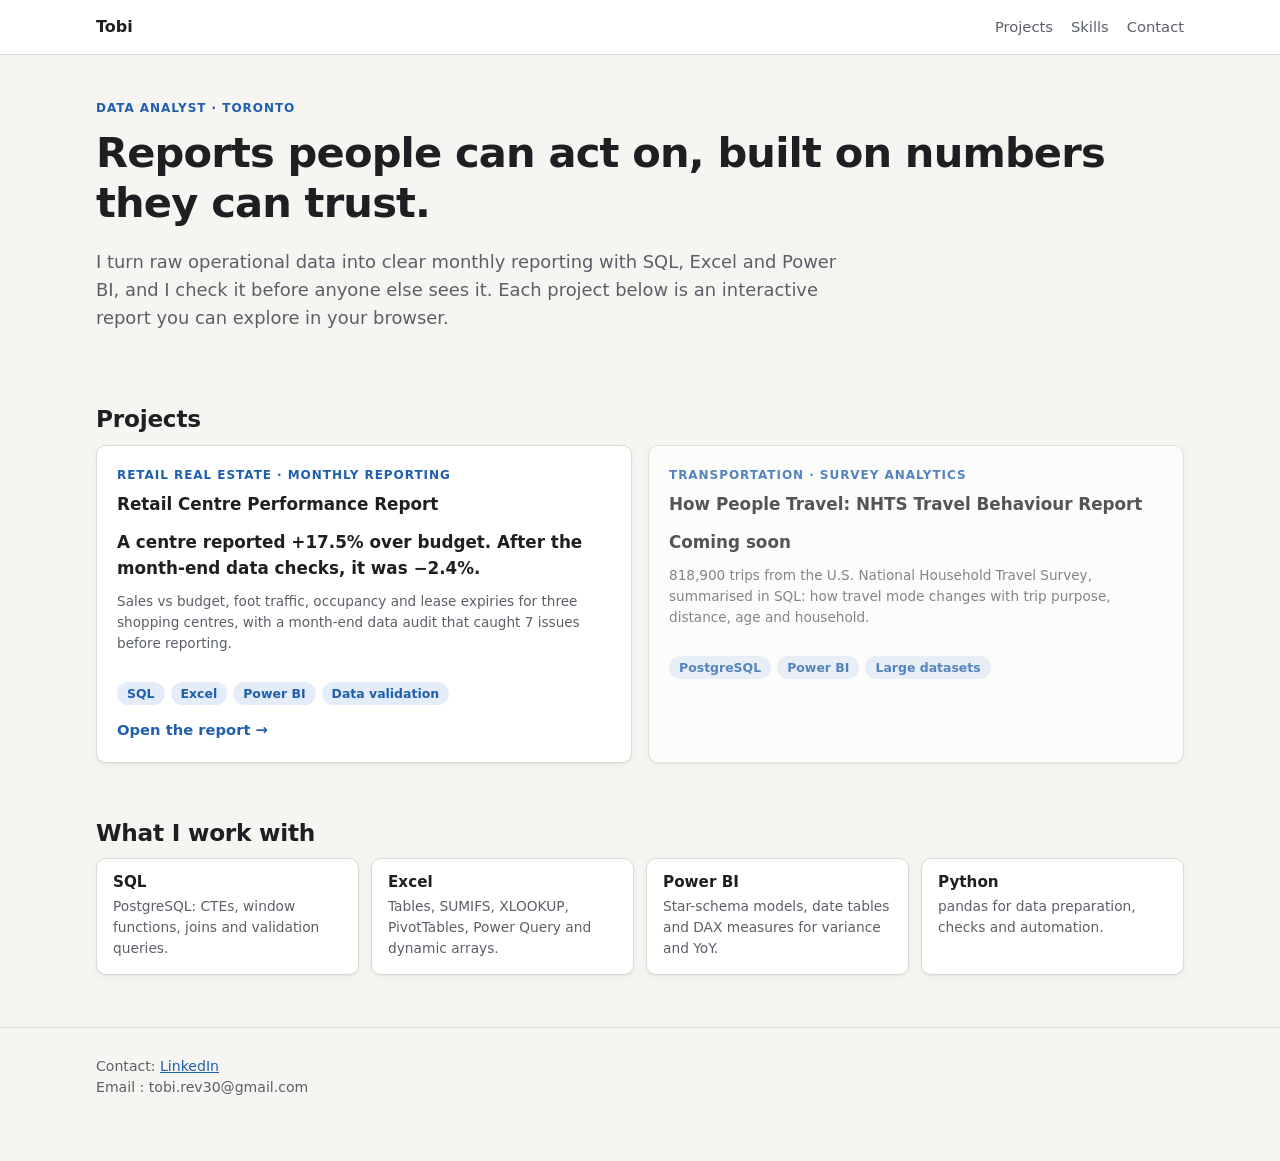
==== index.html @ 6ff1ee56 "Portfolio site" ====
<!DOCTYPE html>
<html lang="en">
<head>
<meta charset="utf-8">
<meta name="viewport" content="width=device-width, initial-scale=1">
<title>Tobi · Data Analytics Portfolio</title>
<meta name="description" content="Interactive reporting and analysis projects: retail real estate performance and travel behaviour.">
<link rel="stylesheet" href="assets/site.css">
<style>
  .proj { display: flex; flex-direction: column; text-decoration: none; color: inherit; transition: border-color .15s, transform .15s; }
  a.proj:hover { border-color: var(--accent); transform: translateY(-2px); }
  .proj .result { font-size: 1.05rem; font-weight: 600; margin: 6px 0 10px; }
  .proj .go { margin-top: auto; padding-top: 14px; color: var(--accent); font-weight: 600; font-size: .92rem; }
  .proj.soon { opacity: .75; }
  .skills { display: grid; grid-template-columns: repeat(4, 1fr); gap: 12px; }
  @media (max-width: 860px) { .skills { grid-template-columns: repeat(2, 1fr); } }
  .skills .card { padding: 14px 16px; }
  .skills h3 { font-size: .95rem; margin-bottom: 4px; }
  .skills p { margin: 0; font-size: .86rem; color: var(--ink-2); }
</style>
</head>
<body>

<nav class="topnav"><div class="wrap">
  <a href="./">Tobi</a>
  <div class="links"><a href="#projects">Projects</a><a href="#skills">Skills</a><a href="#contact">Contact</a></div>
</div></nav>

<header class="hero"><div class="wrap">
  <div class="eyebrow">Data analyst · Toronto</div>
  <h1>Reports people can act on, built on numbers they can trust.</h1>
  <p class="lede">I turn raw operational data into clear monthly reporting with SQL, Excel and Power BI, and I check it before anyone else sees it. Each project below is an interactive report you can explore in your browser.</p>
</div></header>

<section id="projects"><div class="wrap">
  <h2>Projects</h2>
  <div class="grid g2">
    <a class="card proj" href="mall-report/">
      <div class="eyebrow">Retail real estate · Monthly reporting</div>
      <h3>Retail Centre Performance Report</h3>
      <div class="result">A centre reported +17.5% over budget. After the month-end data checks, it was −2.4%.</div>
      <p class="muted small">Sales vs budget, foot traffic, occupancy and lease expiries for three shopping centres, with a month-end data audit that caught 7 issues before reporting.</p>
      <div class="tags"><span class="tag">SQL</span><span class="tag">Excel</span><span class="tag">Power BI</span><span class="tag">Data validation</span></div>
      <div class="go">Open the report →</div>
    </a>
    <div class="card proj soon">
      <div class="eyebrow">Transportation · Survey analytics</div>
      <h3>How People Travel: NHTS Travel Behaviour Report</h3>
      <div class="result">Coming soon</div>
      <p class="muted small">818,900 trips from the U.S. National Household Travel Survey, summarised in SQL: how travel mode changes with trip purpose, distance, age and household.</p>
      <div class="tags"><span class="tag">PostgreSQL</span><span class="tag">Power BI</span><span class="tag">Large datasets</span></div>
    </div>
  </div>
</div></section>

<section id="skills"><div class="wrap">
  <h2>What I work with</h2>
  <div class="skills">
    <div class="card"><h3>SQL</h3><p>PostgreSQL: CTEs, window functions, joins and validation queries.</p></div>
    <div class="card"><h3>Excel</h3><p>Tables, SUMIFS, XLOOKUP, PivotTables, Power Query and dynamic arrays.</p></div>
    <div class="card"><h3>Power BI</h3><p>Star-schema models, date tables and DAX measures for variance and YoY.</p></div>
    <div class="card"><h3>Python</h3><p>pandas for data preparation, checks and automation.</p></div>
  </div>
</div></section>

<footer class="footer" id="contact"><div class="wrap">
  <!-- TODO: add your email and LinkedIn link -->
  Contact: <a href="https://www.linkedin.com/in/morotobi">LinkedIn</a>
  <p> Email : tobi.rev30@gmail.com </p>

</div></footer>

</body>
</html>
---- assets/site.css ----
:root {
  --bg: #f6f5f1;
  --surface: #ffffff;
  --surface-2: #efeee8;
  --ink: #1d1f22;
  --ink-2: #5b6068;
  --line: #dcdad2;
  --accent: #1f5fae;
  --accent-soft: #e3ecf8;
  --good: #1d7a4c;
  --good-soft: #e1f2e8;
  --bad: #b3372b;
  --bad-soft: #f8e4e1;
  --warn: #9a6a00;
  --warn-soft: #fbf0d4;
  --muted-line: #a8a59b;
  --radius: 10px;
  --shadow: 0 1px 2px rgba(0, 0, 0, .05), 0 2px 8px rgba(0, 0, 0, .04);
  color-scheme: light;
}
@media (prefers-color-scheme: dark) {
  :root {
    --bg: #131416;
    --surface: #1c1e21;
    --surface-2: #25282c;
    --ink: #ebebe8;
    --ink-2: #a3a7ad;
    --line: #33363b;
    --accent: #6ea8ef;
    --accent-soft: #1f2e42;
    --good: #5cc28e;
    --good-soft: #17301f;
    --bad: #f07a6c;
    --bad-soft: #3a1d1a;
    --warn: #e4b74f;
    --warn-soft: #362b12;
    --muted-line: #6b6f76;
    --shadow: none;
    color-scheme: dark;
  }
}

* { box-sizing: border-box; }
html { -webkit-text-size-adjust: 100%; }
body {
  margin: 0;
  background: var(--bg);
  color: var(--ink);
  font: 16px/1.55 "Inter", system-ui, -apple-system, "Segoe UI", Roboto, sans-serif;
}
a { color: var(--accent); }
h1, h2, h3 { line-height: 1.2; margin: 0 0 .5em; }
h1 { font-size: clamp(1.8rem, 4vw, 2.6rem); letter-spacing: -.02em; }
h2 { font-size: 1.45rem; letter-spacing: -.01em; }
h3 { font-size: 1.05rem; }
p { margin: 0 0 1em; }
code, pre { font-family: "JetBrains Mono", ui-monospace, Consolas, monospace; font-size: .86em; }
pre {
  background: var(--surface-2);
  border: 1px solid var(--line);
  border-radius: 8px;
  padding: 14px 16px;
  overflow-x: auto;
  line-height: 1.5;
  margin: 0 0 1em;
}
:not(pre) > code { background: var(--surface-2); padding: 1px 5px; border-radius: 4px; }

.wrap { max-width: 1120px; margin: 0 auto; padding: 0 16px; }
.topnav { border-bottom: 1px solid var(--line); background: var(--surface); }
.topnav .wrap { display: flex; align-items: center; justify-content: space-between; height: 54px; gap: 12px; }
.topnav a { text-decoration: none; color: var(--ink); font-weight: 600; }
.topnav .links { display: flex; gap: 18px; font-size: .92rem; }
.topnav .links a { color: var(--ink-2); font-weight: 500; }

.hero { padding: 44px 0 28px; }
.eyebrow { text-transform: uppercase; letter-spacing: .08em; font-size: .75rem; font-weight: 700; color: var(--accent); margin-bottom: 10px; }
.lede { font-size: 1.12rem; color: var(--ink-2); max-width: 760px; }
.note {
  display: inline-block; font-size: .85rem; color: var(--ink-2);
  background: var(--surface-2); border: 1px solid var(--line); border-radius: 999px; padding: 4px 12px;
}
.tags { display: flex; flex-wrap: wrap; gap: 6px; margin: 14px 0 0; }
.tag { font-size: .78rem; padding: 2px 10px; border-radius: 999px; background: var(--accent-soft); color: var(--accent); font-weight: 600; }

section { padding: 28px 0; }
.card {
  background: var(--surface);
  border: 1px solid var(--line);
  border-radius: var(--radius);
  box-shadow: var(--shadow);
  padding: 20px;
}
.muted { color: var(--ink-2); }
.small { font-size: .85rem; }

.grid { display: grid; gap: 16px; }
.g3 { grid-template-columns: repeat(3, 1fr); }
.g2 { grid-template-columns: repeat(2, 1fr); }
@media (max-width: 860px) { .g3, .g2 { grid-template-columns: 1fr; } }

.finding .num { font-size: 1.6rem; font-weight: 700; letter-spacing: -.02em; margin-bottom: 4px; }
.finding p { margin: 0; color: var(--ink-2); font-size: .95rem; }

.footer { border-top: 1px solid var(--line); padding: 28px 0 48px; color: var(--ink-2); font-size: .88rem; margin-top: 24px; }
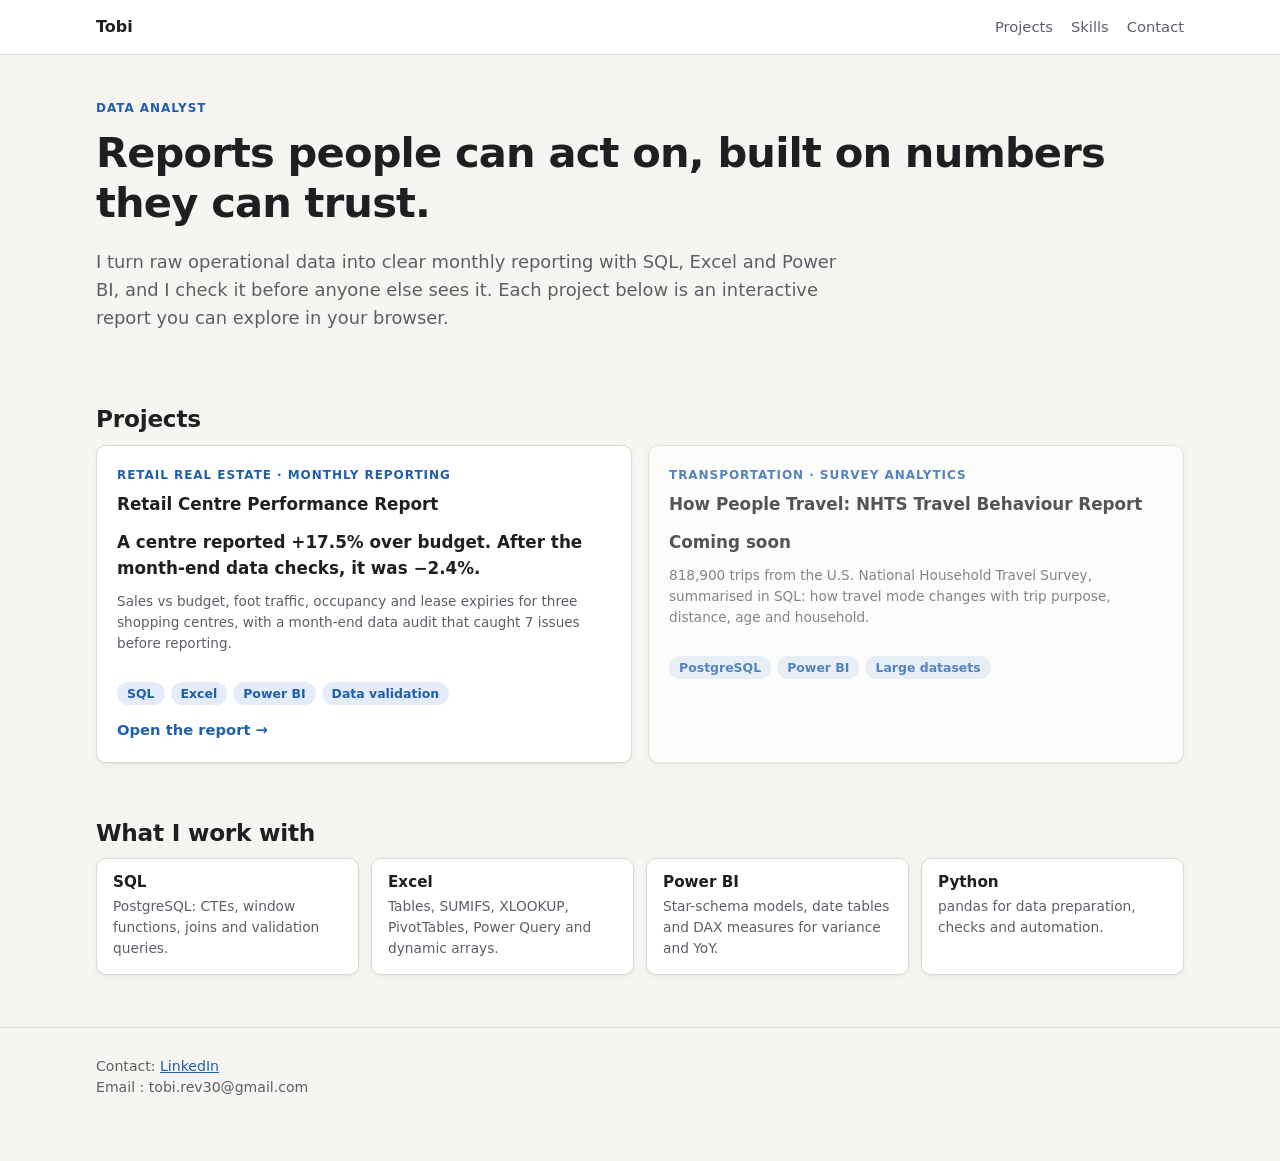
==== commit 3f6f6e44: "Update index.html" ====
--- a/index.html
+++ b/index.html
@@ -27,7 +27,7 @@
 </div></nav>
 
 <header class="hero"><div class="wrap">
-  <div class="eyebrow">Data analyst · Toronto</div>
+  <div class="eyebrow">Data analyst </div>
   <h1>Reports people can act on, built on numbers they can trust.</h1>
   <p class="lede">I turn raw operational data into clear monthly reporting with SQL, Excel and Power BI, and I check it before anyone else sees it. Each project below is an interactive report you can explore in your browser.</p>
 </div></header>
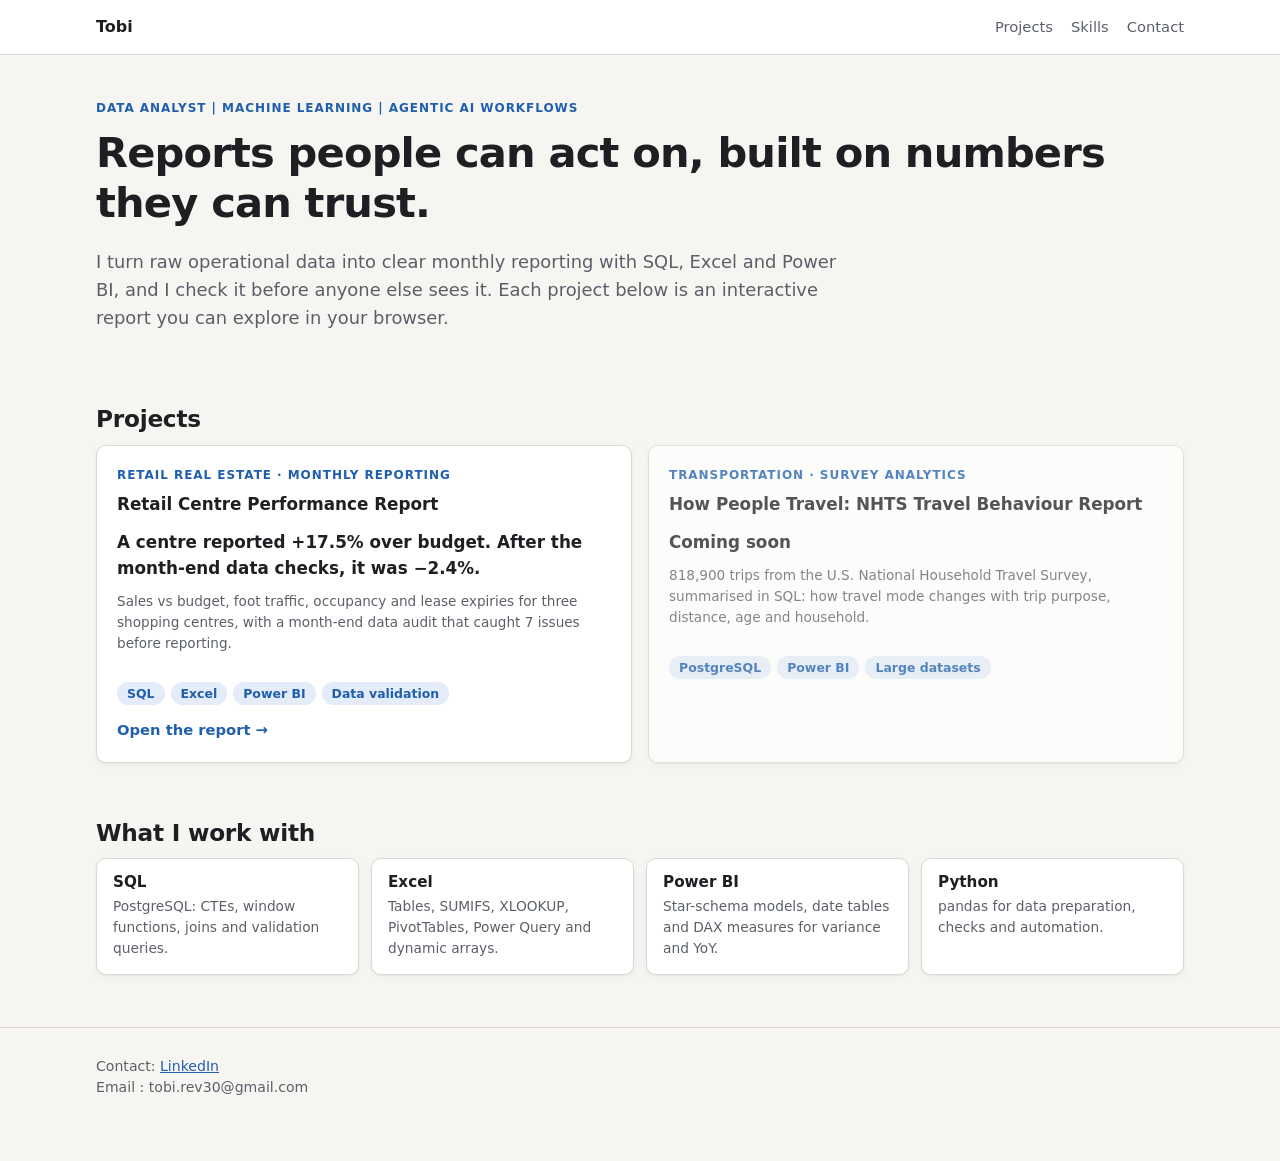
==== commit bf8f0526: "changed a few things" ====
--- a/index.html
+++ b/index.html
@@ -27,7 +27,7 @@
 </div></nav>
 
 <header class="hero"><div class="wrap">
-  <div class="eyebrow">Data analyst </div>
+  <div class="eyebrow">Data analyst | Machine Learning | Agentic AI workflows </div>
   <h1>Reports people can act on, built on numbers they can trust.</h1>
   <p class="lede">I turn raw operational data into clear monthly reporting with SQL, Excel and Power BI, and I check it before anyone else sees it. Each project below is an interactive report you can explore in your browser.</p>
 </div></header>
@@ -69,6 +69,7 @@
   <p> Email : tobi.rev30@gmail.com </p>
 
 </div></footer>
-
+<script data-goatcounter="https://freezeram.goatcounter.com/count"
+        async src="//gc.zgo.at/count.js"></script>
 </body>
 </html>
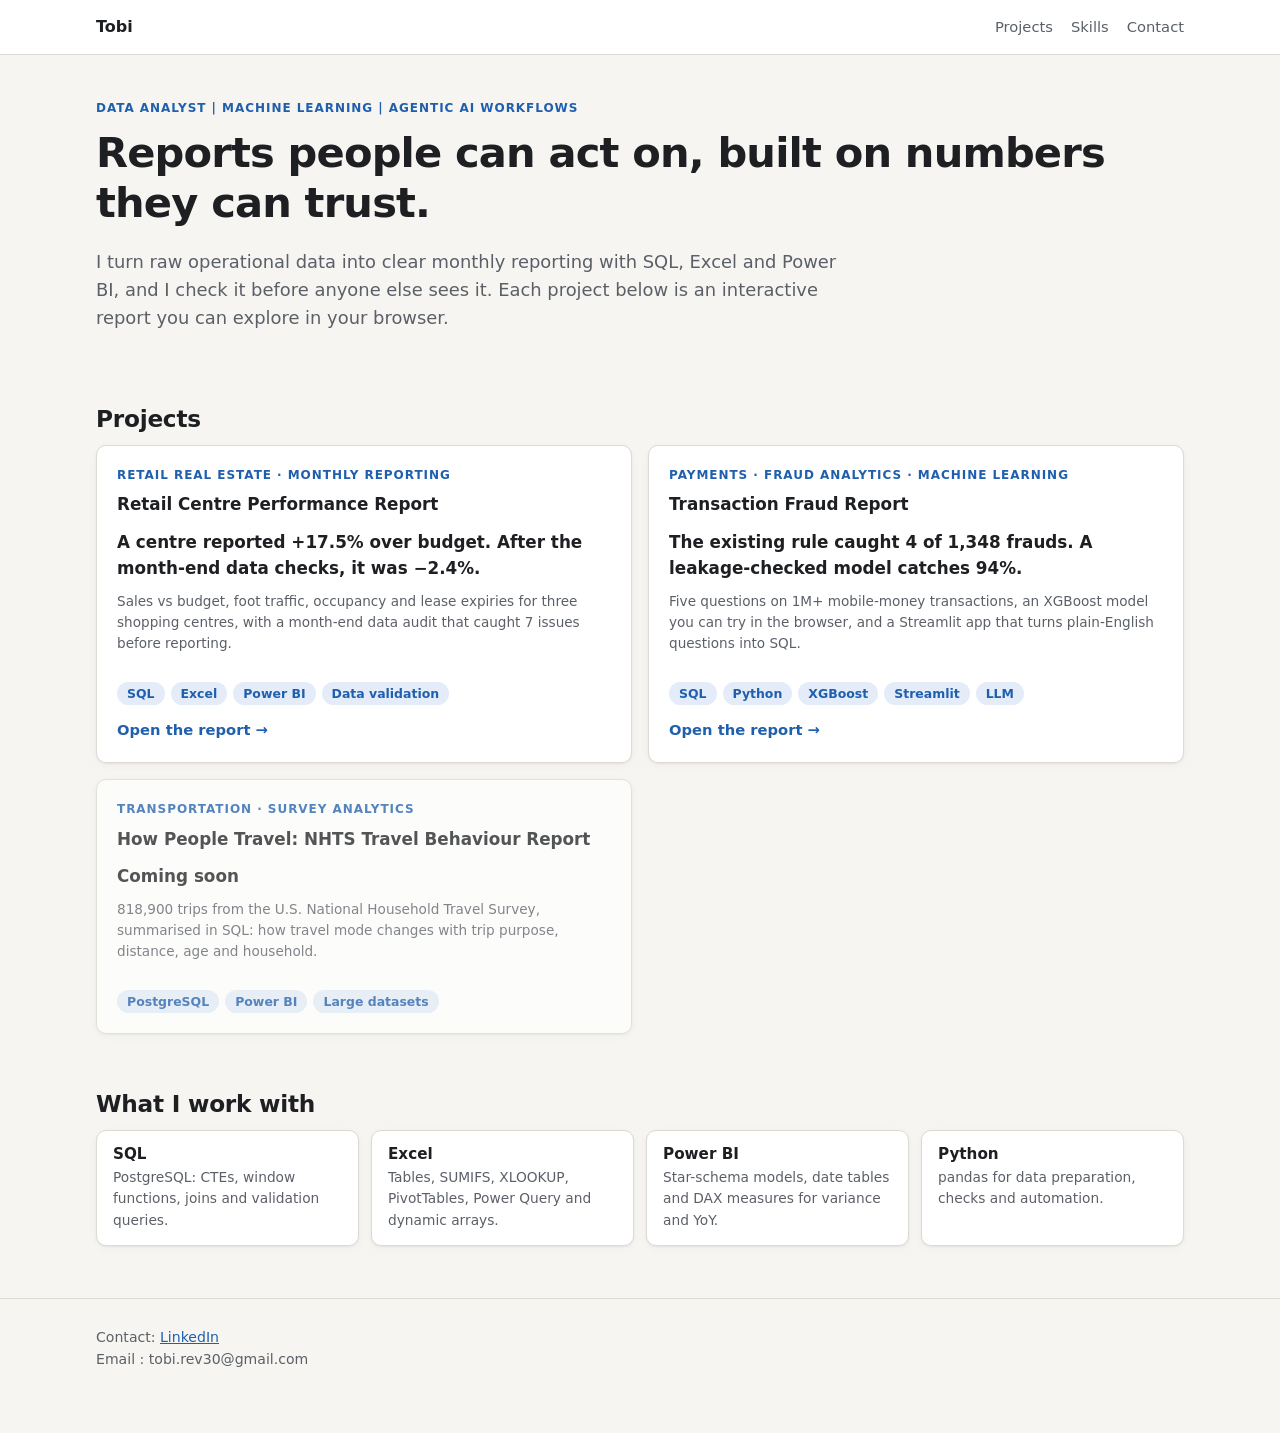
==== commit 74687251: "new project folder" ====
--- a/index.html
+++ b/index.html
@@ -43,6 +43,14 @@
       <div class="tags"><span class="tag">SQL</span><span class="tag">Excel</span><span class="tag">Power BI</span><span class="tag">Data validation</span></div>
       <div class="go">Open the report →</div>
     </a>
+    <a class="card proj" href="transaction_streaming/">
+      <div class="eyebrow">Payments · Fraud analytics · Machine learning</div>
+      <h3>Transaction Fraud Report</h3>
+      <div class="result">The existing rule caught 4 of 1,348 frauds. A leakage-checked model catches 94%.</div>
+      <p class="muted small">Five questions on 1M+ mobile-money transactions, an XGBoost model you can try in the browser, and a Streamlit app that turns plain-English questions into SQL.</p>
+      <div class="tags"><span class="tag">SQL</span><span class="tag">Python</span><span class="tag">XGBoost</span><span class="tag">Streamlit</span><span class="tag">LLM</span></div>
+      <div class="go">Open the report →</div>
+    </a>
     <div class="card proj soon">
       <div class="eyebrow">Transportation · Survey analytics</div>
       <h3>How People Travel: NHTS Travel Behaviour Report</h3>
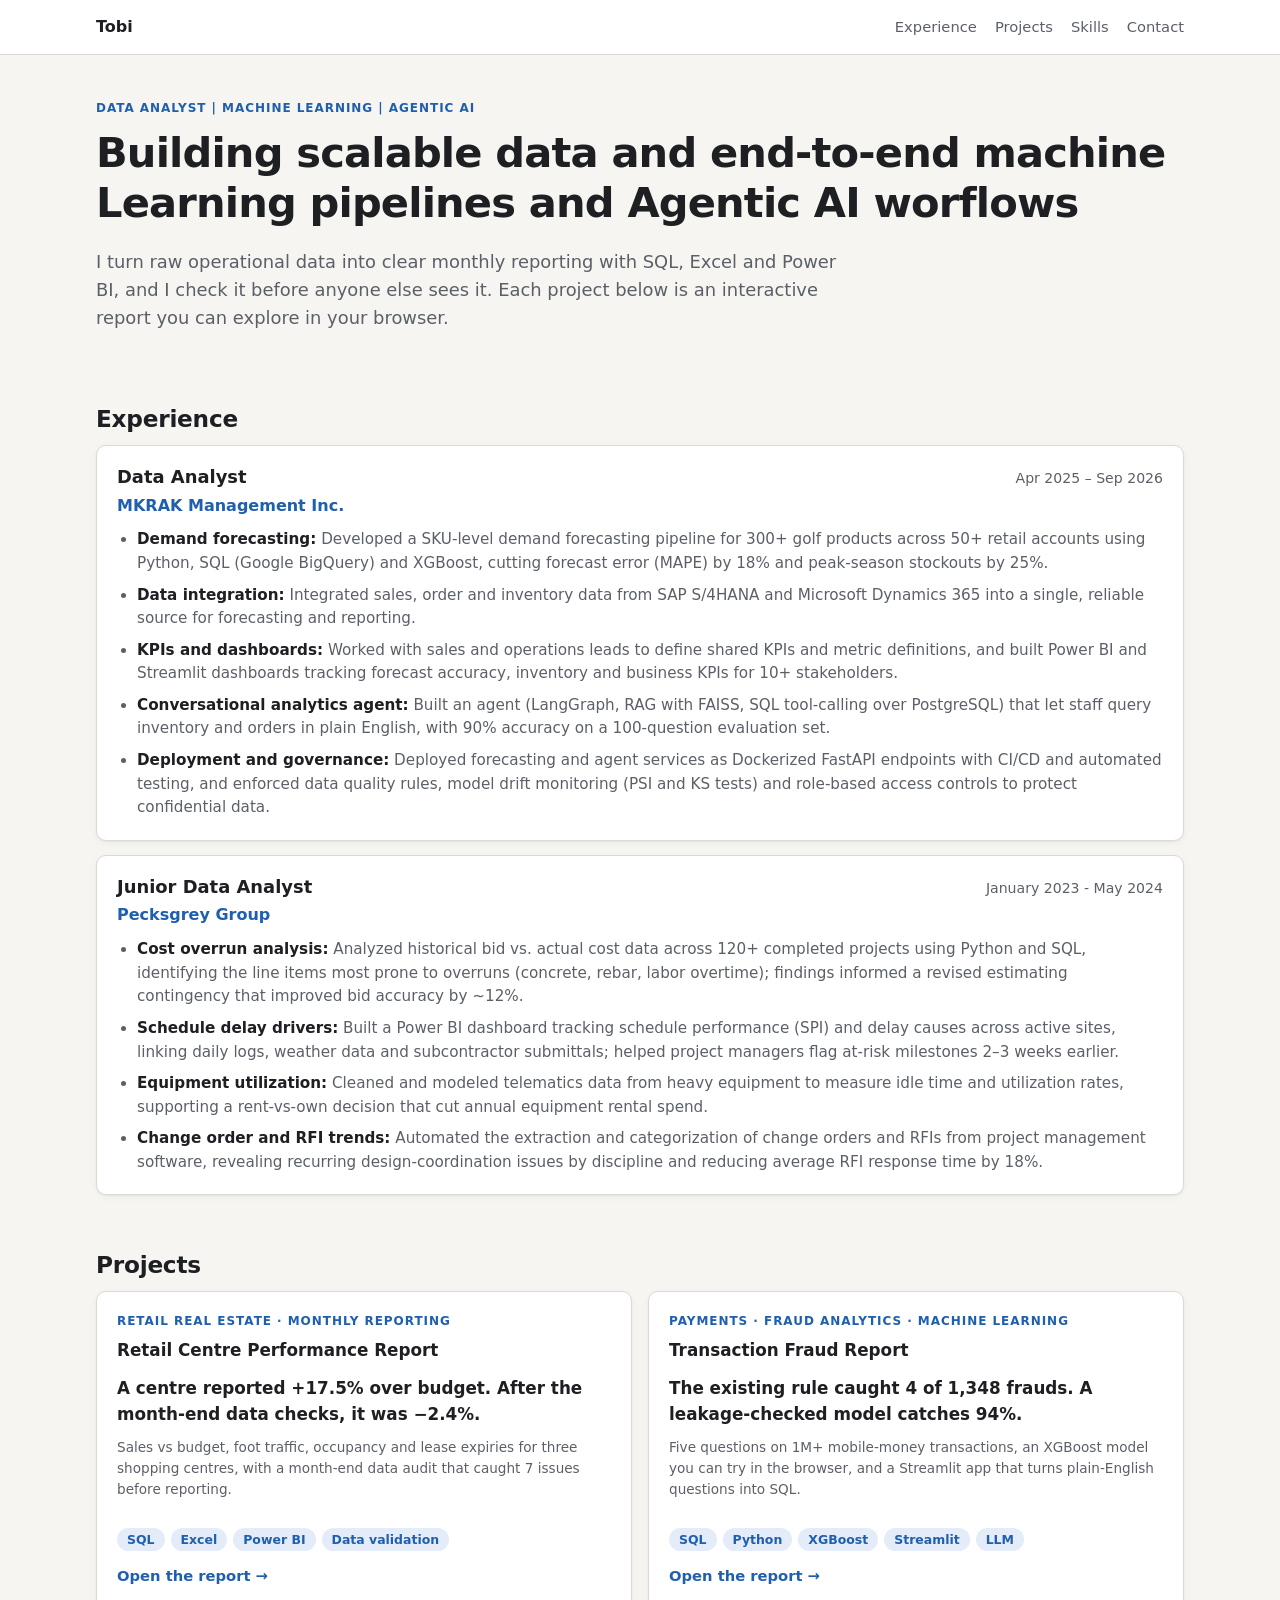
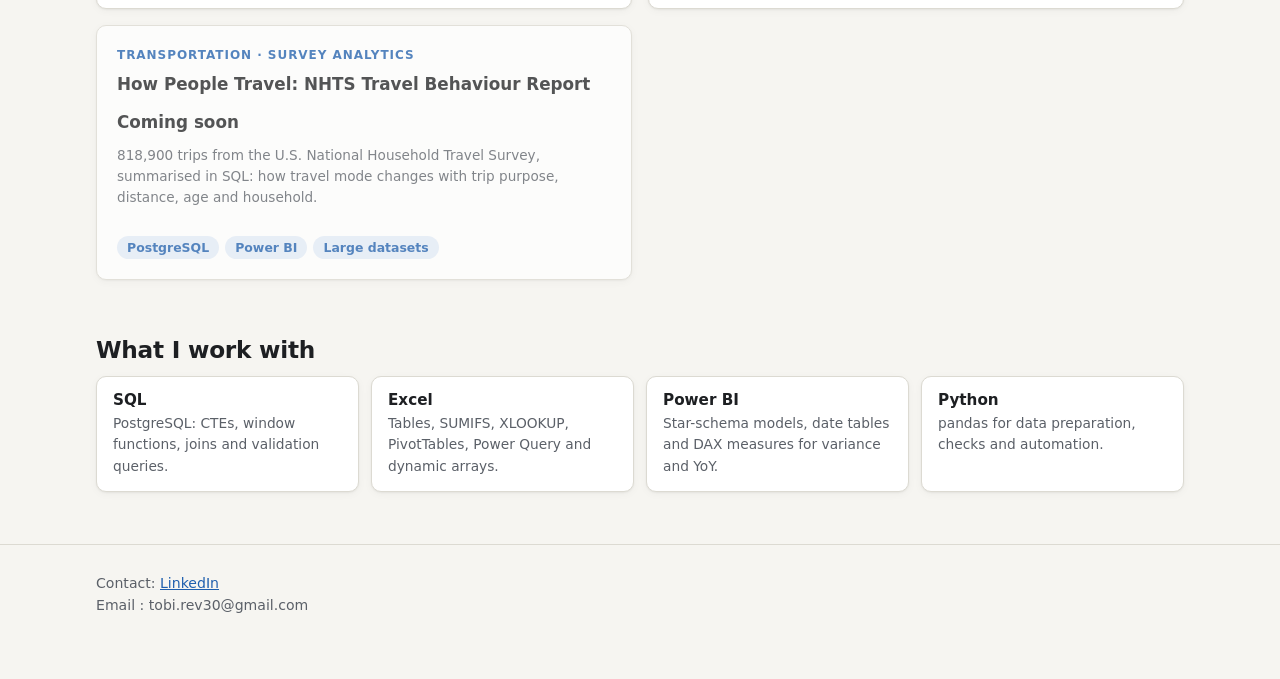
==== commit 8e2b7bab: "Edited" ====
--- a/index.html
+++ b/index.html
@@ -17,20 +17,76 @@
   .skills .card { padding: 14px 16px; }
   .skills h3 { font-size: .95rem; margin-bottom: 4px; }
   .skills p { margin: 0; font-size: .86rem; color: var(--ink-2); }
+  .jobs { display: grid; gap: 14px; }
+  .job-head { display: flex; flex-wrap: wrap; justify-content: space-between; align-items: baseline; gap: 4px 16px; margin-bottom: 4px; }
+  .job-head h3 { margin: 0; font-size: 1.12rem; }
+  .job .company { font-weight: 600; color: var(--accent); margin-bottom: 10px; }
+  .job .dates { font-size: .88rem; color: var(--ink-2); white-space: nowrap; font-variant-numeric: tabular-nums; }
+  .job ul { margin: 0; padding-left: 20px; display: grid; gap: 8px; }
+  .job li { font-size: .95rem; color: var(--ink-2); }
+  .job li strong { color: var(--ink); }
 </style>
 </head>
 <body>
 
 <nav class="topnav"><div class="wrap">
   <a href="./">Tobi</a>
-  <div class="links"><a href="#projects">Projects</a><a href="#skills">Skills</a><a href="#contact">Contact</a></div>
+  <div class="links"><a href="#experience">Experience</a><a href="#projects">Projects</a><a href="#skills">Skills</a><a href="#contact">Contact</a></div>
 </div></nav>
 
 <header class="hero"><div class="wrap">
-  <div class="eyebrow">Data analyst | Machine Learning | Agentic AI workflows </div>
-  <h1>Reports people can act on, built on numbers they can trust.</h1>
+  <div class="eyebrow">Data analyst | Machine Learning | Agentic AI </div>
+  <h1>Building scalable data and end-to-end machine Learning pipelines and Agentic AI worflows </h1>
   <p class="lede">I turn raw operational data into clear monthly reporting with SQL, Excel and Power BI, and I check it before anyone else sees it. Each project below is an interactive report you can explore in your browser.</p>
 </div></header>
+
+<!-- =====================================================================
+     WORK EXPERIENCE: edit here.
+     Each job is one <article class="card job"> ... </article> block.
+       - Change the text between the tags (job title, company, dates, bullets).
+       - Add a bullet:  copy one <li>...</li> line.
+       - Add a job:     copy a whole <article> block and paste it above or below.
+       - Remove a job:  delete its whole <article> block.
+     Newest job first.
+     ===================================================================== -->
+<section id="experience"><div class="wrap">
+  <h2>Experience</h2>
+  <div class="jobs">
+
+    <!-- JOB 1 -->
+    <article class="card job">
+      <div class="job-head">
+        <h3>Data Analyst</h3>
+        <span class="dates">Apr 2025 – Sep 2026</span>
+      </div>
+      <div class="company">MKRAK Management Inc.</div>
+      <ul>
+        <li><strong>Demand forecasting:</strong> Developed a SKU-level demand forecasting pipeline for 300+ golf products across 50+ retail accounts using Python, SQL (Google BigQuery) and XGBoost, cutting forecast error (MAPE) by 18% and peak-season stockouts by 25%.</li>
+        <li><strong>Data integration:</strong> Integrated sales, order and inventory data from SAP S/4HANA and Microsoft Dynamics 365 into a single, reliable source for forecasting and reporting.</li>
+        <li><strong>KPIs and dashboards:</strong> Worked with sales and operations leads to define shared KPIs and metric definitions, and built Power BI and Streamlit dashboards tracking forecast accuracy, inventory and business KPIs for 10+ stakeholders.</li>
+        <li><strong>Conversational analytics agent:</strong> Built an agent (LangGraph, RAG with FAISS, SQL tool-calling over PostgreSQL) that let staff query inventory and orders in plain English, with 90% accuracy on a 100-question evaluation set.</li>
+        <li><strong>Deployment and governance:</strong> Deployed forecasting and agent services as Dockerized FastAPI endpoints with CI/CD and automated testing, and enforced data quality rules, model drift monitoring (PSI and KS tests) and role-based access controls to protect confidential data.</li>
+      </ul>
+    </article>
+
+    <!-- JOB 2 -->
+    <article class="card job">
+      <div class="job-head">
+        <h3>Junior Data Analyst</h3>
+        <span class="dates"> January 2023 - May 2024</span>
+      </div>
+      <div class="company">Pecksgrey Group</div>
+      <ul>
+        <li><strong>Cost overrun analysis:</strong> Analyzed historical bid vs. actual cost data across 120+ completed projects using Python and SQL, identifying the line items most prone to overruns (concrete, rebar, labor overtime); findings informed a revised estimating contingency that improved bid accuracy by ~12%.</li>
+        <li><strong>Schedule delay drivers:</strong> Built a Power BI dashboard tracking schedule performance (SPI) and delay causes across active sites, linking daily logs, weather data and subcontractor submittals; helped project managers flag at-risk milestones 2–3 weeks earlier.</li>
+        <li><strong>Equipment utilization:</strong> Cleaned and modeled telematics data from heavy equipment to measure idle time and utilization rates, supporting a rent-vs-own decision that cut annual equipment rental spend.</li>
+        <li><strong>Change order and RFI trends:</strong> Automated the extraction and categorization of change orders and RFIs from project management software, revealing recurring design-coordination issues by discipline and reducing average RFI response time by 18%.</li>
+      </ul>
+    </article>
+
+  </div>
+</div></section>
+<!-- ===================== END OF WORK EXPERIENCE ===================== -->
 
 <section id="projects"><div class="wrap">
   <h2>Projects</h2>
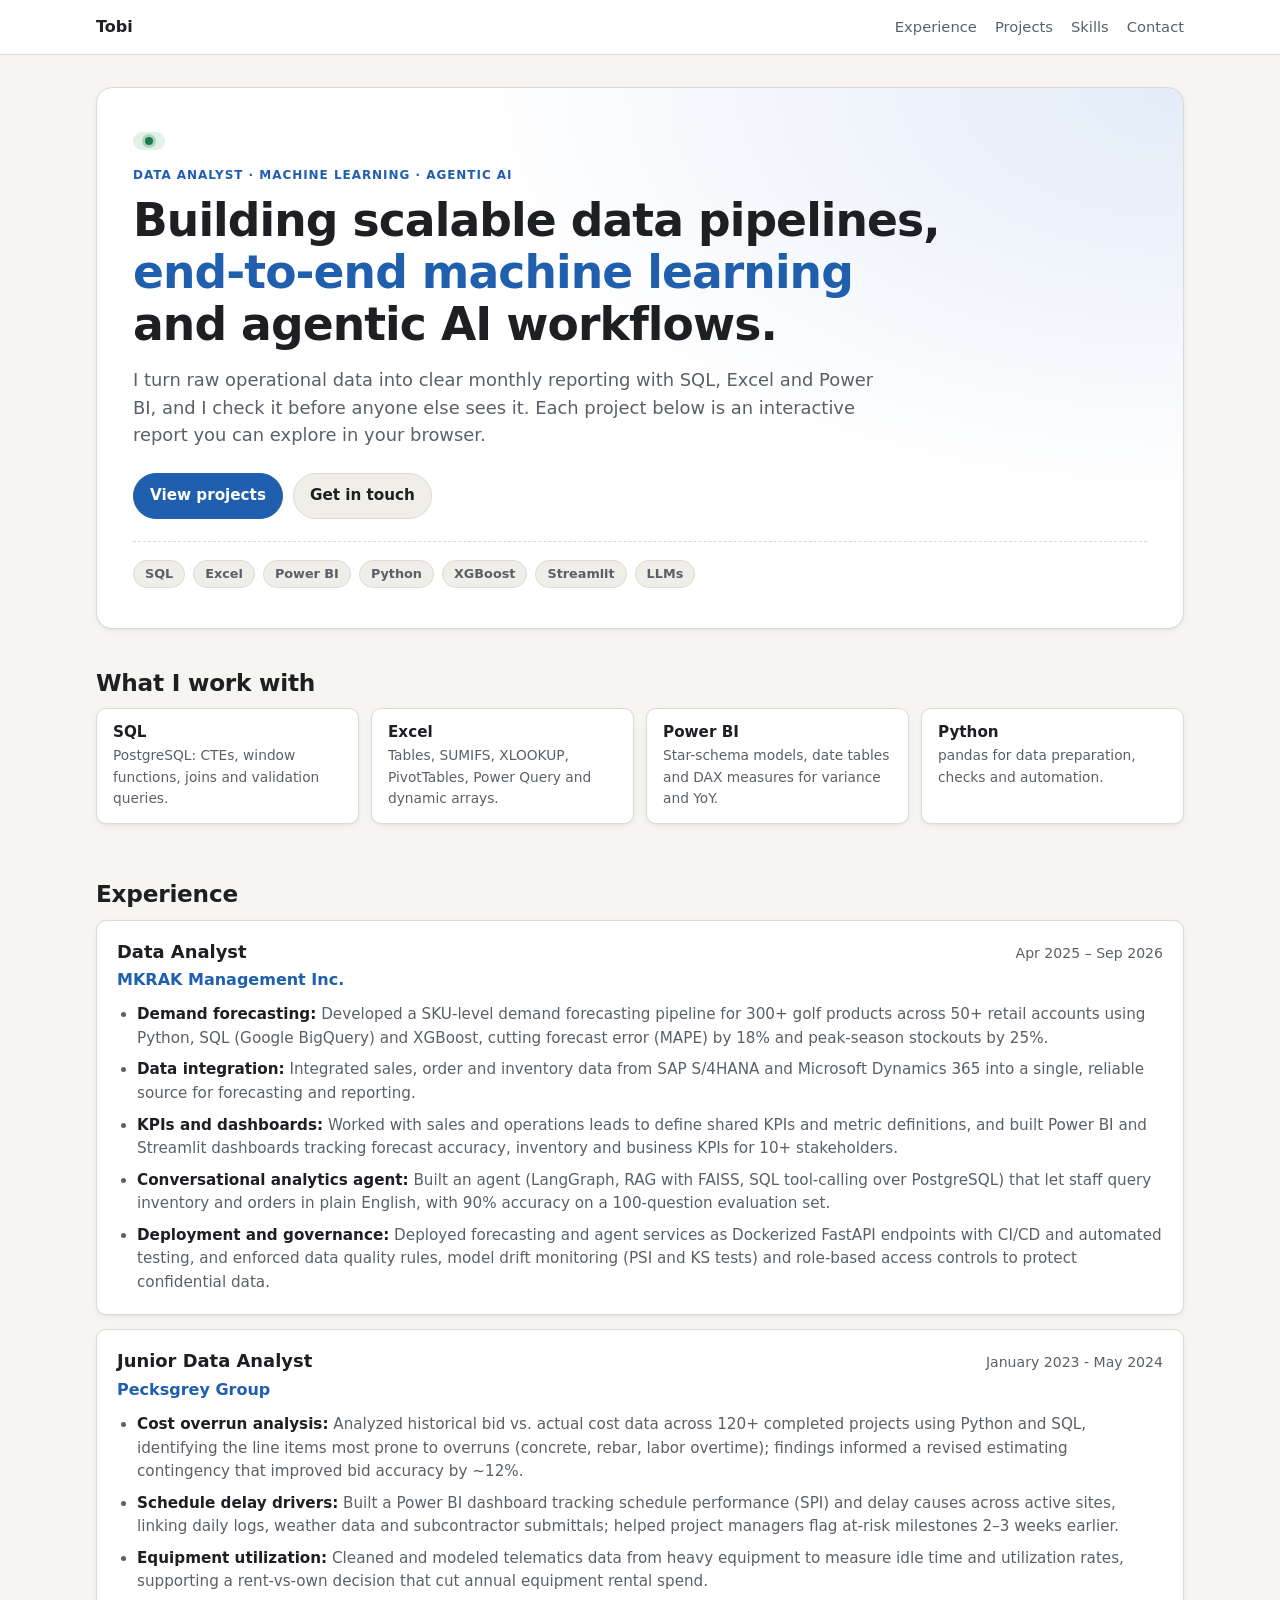
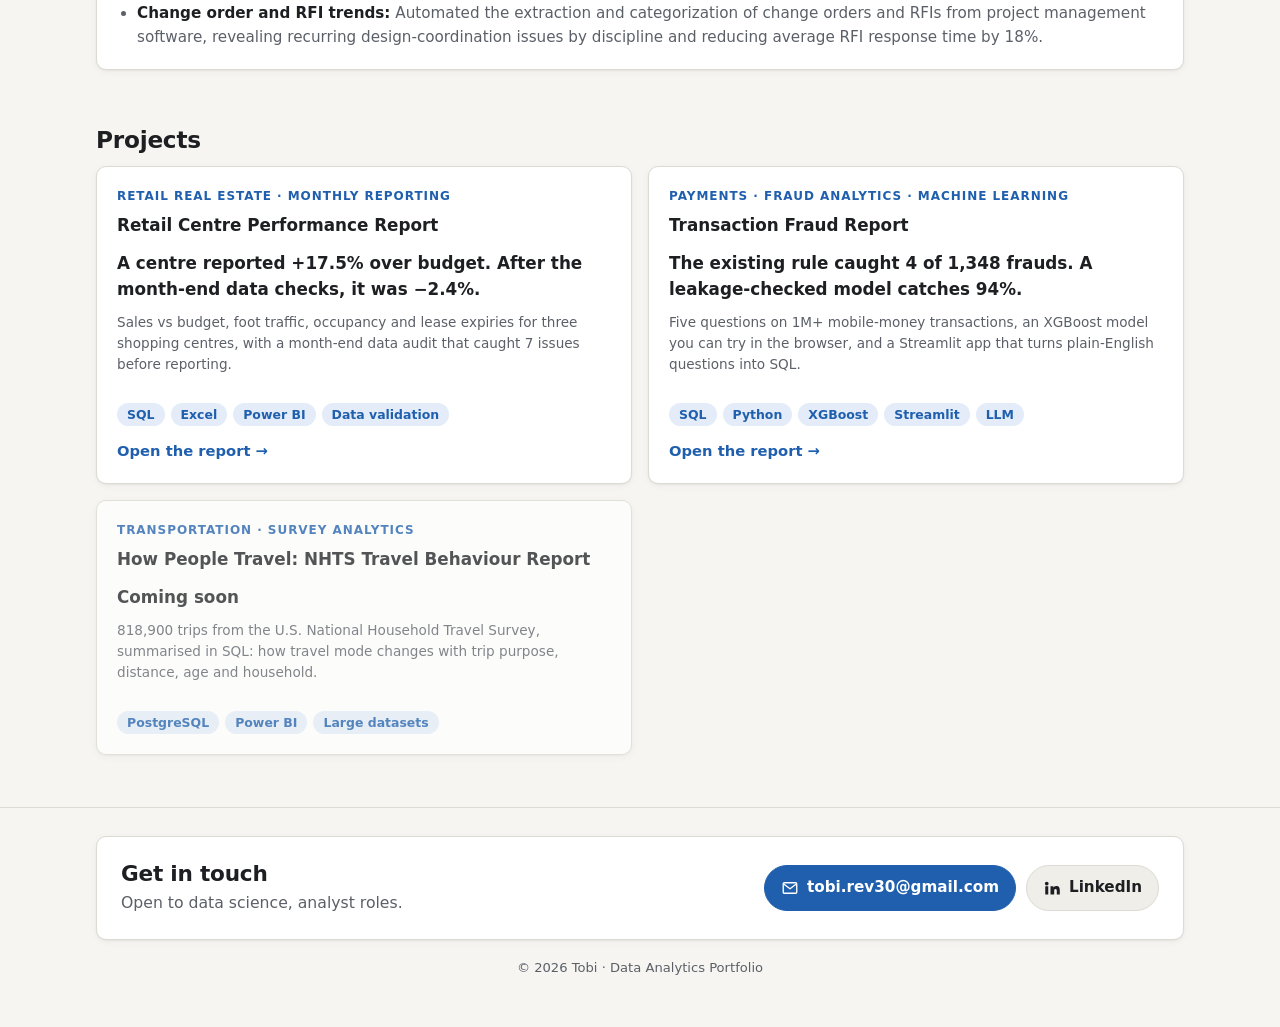
==== commit d5143375: "workflow" ====
--- a/index.html
+++ b/index.html
@@ -25,6 +25,34 @@
   .job ul { margin: 0; padding-left: 20px; display: grid; gap: 8px; }
   .job li { font-size: .95rem; color: var(--ink-2); }
   .job li strong { color: var(--ink); }
+  .contact { display: flex; flex-wrap: wrap; align-items: center; justify-content: space-between; gap: 18px 32px;
+             background: var(--surface); border: 1px solid var(--line); border-radius: var(--radius); box-shadow: var(--shadow); padding: 24px; }
+  .contact h2 { margin: 0 0 4px; color: var(--ink); font-size: 1.35rem; }
+  .contact-lede { margin: 0; color: var(--ink-2); font-size: .98rem; max-width: 460px; }
+  .contact-links { display: flex; flex-wrap: wrap; gap: 10px; min-width: 0; }
+  .contact-btn { display: inline-flex; align-items: center; gap: 8px; padding: 10px 16px; border-radius: 999px; min-width: 0;
+                 border: 1px solid var(--line); background: var(--surface-2); color: var(--ink); font-weight: 600; font-size: .95rem;
+                 text-decoration: none; transition: border-color .15s, transform .15s; }
+  .contact-btn span { overflow-wrap: anywhere; }
+  .contact-btn:hover { border-color: var(--accent); transform: translateY(-1px); }
+  .contact-btn.primary { background: var(--accent); border-color: var(--accent); color: #fff; }
+  @media (prefers-color-scheme: dark) { .contact-btn.primary { color: #0d1520; } }
+  .contact-btn svg { width: 18px; height: 18px; flex: none; }
+  .hero { padding: 32px 0 12px; }
+  .hero-panel { position: relative; overflow: hidden; padding: 40px 36px; border: 1px solid var(--line); border-radius: 16px;
+                background: radial-gradient(120% 140% at 100% 0%, var(--accent-soft) 0%, transparent 55%), var(--surface); box-shadow: var(--shadow); }
+  .hero h1 { font-size: clamp(1.75rem, 4.2vw, 2.85rem); line-height: 1.15; letter-spacing: -.02em; margin: 0 0 14px; max-width: 880px; text-wrap: balance; }
+  .hero h1 .hl { color: var(--accent); }
+  .hero .lede { margin: 0; }
+  .status { display: inline-flex; align-items: center; gap: 8px; font-size: .82rem; font-weight: 600; color: var(--good);
+            background: var(--good-soft); border-radius: 999px; padding: 5px 12px; margin-bottom: 16px; }
+  .status .dot { width: 8px; height: 8px; border-radius: 50%; background: var(--good); box-shadow: 0 0 0 3px color-mix(in srgb, var(--good) 25%, transparent); }
+  .hero-cta { display: flex; flex-wrap: wrap; gap: 10px; margin-top: 24px; }
+  .hero-tools { display: flex; flex-wrap: wrap; gap: 8px; margin-top: 22px; padding-top: 18px; border-top: 1px dashed var(--line); }
+  .hero-tools span { font-size: .8rem; font-weight: 600; color: var(--ink-2); background: var(--surface-2); border: 1px solid var(--line);
+                     border-radius: 999px; padding: 3px 11px; }
+  @media (max-width: 600px) { .hero-panel { padding: 26px 20px; } }
+  .footnote { margin-top: 18px; font-size: .82rem; color: var(--ink-2); text-align: center; }
 </style>
 </head>
 <body>
@@ -35,10 +63,30 @@
 </div></nav>
 
 <header class="hero"><div class="wrap">
-  <div class="eyebrow">Data analyst | Machine Learning | Agentic AI </div>
-  <h1>Building scalable data and end-to-end machine Learning pipelines and Agentic AI worflows </h1>
-  <p class="lede">I turn raw operational data into clear monthly reporting with SQL, Excel and Power BI, and I check it before anyone else sees it. Each project below is an interactive report you can explore in your browser.</p>
+  <div class="hero-panel">
+    <span class="status"><span class="dot" aria-hidden="true"></span> </span>
+    <div class="eyebrow">Data Analyst · Machine Learning · Agentic AI</div>
+    <h1>Building scalable data pipelines, <span class="hl">end-to-end machine learning</span> and agentic AI workflows.</h1>
+    <p class="lede">I turn raw operational data into clear monthly reporting with SQL, Excel and Power BI, and I check it before anyone else sees it. Each project below is an interactive report you can explore in your browser.</p>
+    <div class="hero-cta">
+      <a class="contact-btn primary" href="#projects">View projects</a>
+      <a class="contact-btn" href="#contact">Get in touch</a>
+    </div>
+    <div class="hero-tools" aria-label="Tools">
+      <span>SQL</span><span>Excel</span><span>Power BI</span><span>Python</span><span>XGBoost</span><span>Streamlit</span><span>LLMs</span>
+    </div>
+  </div>
 </div></header>
+
+<section id="skills"><div class="wrap">
+  <h2>What I work with</h2>
+  <div class="skills">
+    <div class="card"><h3>SQL</h3><p>PostgreSQL: CTEs, window functions, joins and validation queries.</p></div>
+    <div class="card"><h3>Excel</h3><p>Tables, SUMIFS, XLOOKUP, PivotTables, Power Query and dynamic arrays.</p></div>
+    <div class="card"><h3>Power BI</h3><p>Star-schema models, date tables and DAX measures for variance and YoY.</p></div>
+    <div class="card"><h3>Python</h3><p>pandas for data preparation, checks and automation.</p></div>
+  </div>
+</div></section>
 
 <!-- =====================================================================
      WORK EXPERIENCE: edit here.
@@ -117,21 +165,26 @@
   </div>
 </div></section>
 
-<section id="skills"><div class="wrap">
-  <h2>What I work with</h2>
-  <div class="skills">
-    <div class="card"><h3>SQL</h3><p>PostgreSQL: CTEs, window functions, joins and validation queries.</p></div>
-    <div class="card"><h3>Excel</h3><p>Tables, SUMIFS, XLOOKUP, PivotTables, Power Query and dynamic arrays.</p></div>
-    <div class="card"><h3>Power BI</h3><p>Star-schema models, date tables and DAX measures for variance and YoY.</p></div>
-    <div class="card"><h3>Python</h3><p>pandas for data preparation, checks and automation.</p></div>
-  </div>
-</div></section>
 
 <footer class="footer" id="contact"><div class="wrap">
-  <!-- TODO: add your email and LinkedIn link -->
-  Contact: <a href="https://www.linkedin.com/in/morotobi">LinkedIn</a>
-  <p> Email : tobi.rev30@gmail.com </p>
-
+  <!-- CONTACT: edit the email address / LinkedIn link here -->
+  <div class="contact">
+    <div>
+      <h2>Get in touch</h2>
+      <p class="contact-lede">Open to data science, analyst roles.</p>
+    </div>
+    <div class="contact-links">
+      <a class="contact-btn primary" href="mailto:tobi.rev30@gmail.com">
+        <svg viewBox="0 0 24 24" aria-hidden="true"><path d="M3 6.5A1.5 1.5 0 0 1 4.5 5h15A1.5 1.5 0 0 1 21 6.5v11a1.5 1.5 0 0 1-1.5 1.5h-15A1.5 1.5 0 0 1 3 17.5z" fill="none" stroke="currentColor" stroke-width="1.8"/><path d="m4 7 8 6 8-6" fill="none" stroke="currentColor" stroke-width="1.8" stroke-linejoin="round"/></svg>
+        <span>tobi.rev30@gmail.com</span>
+      </a>
+      <a class="contact-btn" href="https://www.linkedin.com/in/morotobi" target="_blank" rel="noopener">
+        <svg viewBox="0 0 24 24" aria-hidden="true"><path fill="currentColor" d="M4.98 3.5a2.5 2.5 0 1 1 0 5 2.5 2.5 0 0 1 0-5zM3 9.75h4v11H3zm7 0h3.8v1.5h.06c.53-1 1.83-2.06 3.77-2.06 4.03 0 4.77 2.65 4.77 6.1v5.46h-4v-4.84c0-1.16-.02-2.64-1.61-2.64-1.61 0-1.86 1.26-1.86 2.56v4.92H10z"/></svg>
+        <span>LinkedIn</span>
+      </a>
+    </div>
+  </div>
+  <div class="footnote">© 2026 Tobi · Data Analytics Portfolio</div>
 </div></footer>
 <script data-goatcounter="https://freezeram.goatcounter.com/count"
         async src="//gc.zgo.at/count.js"></script>
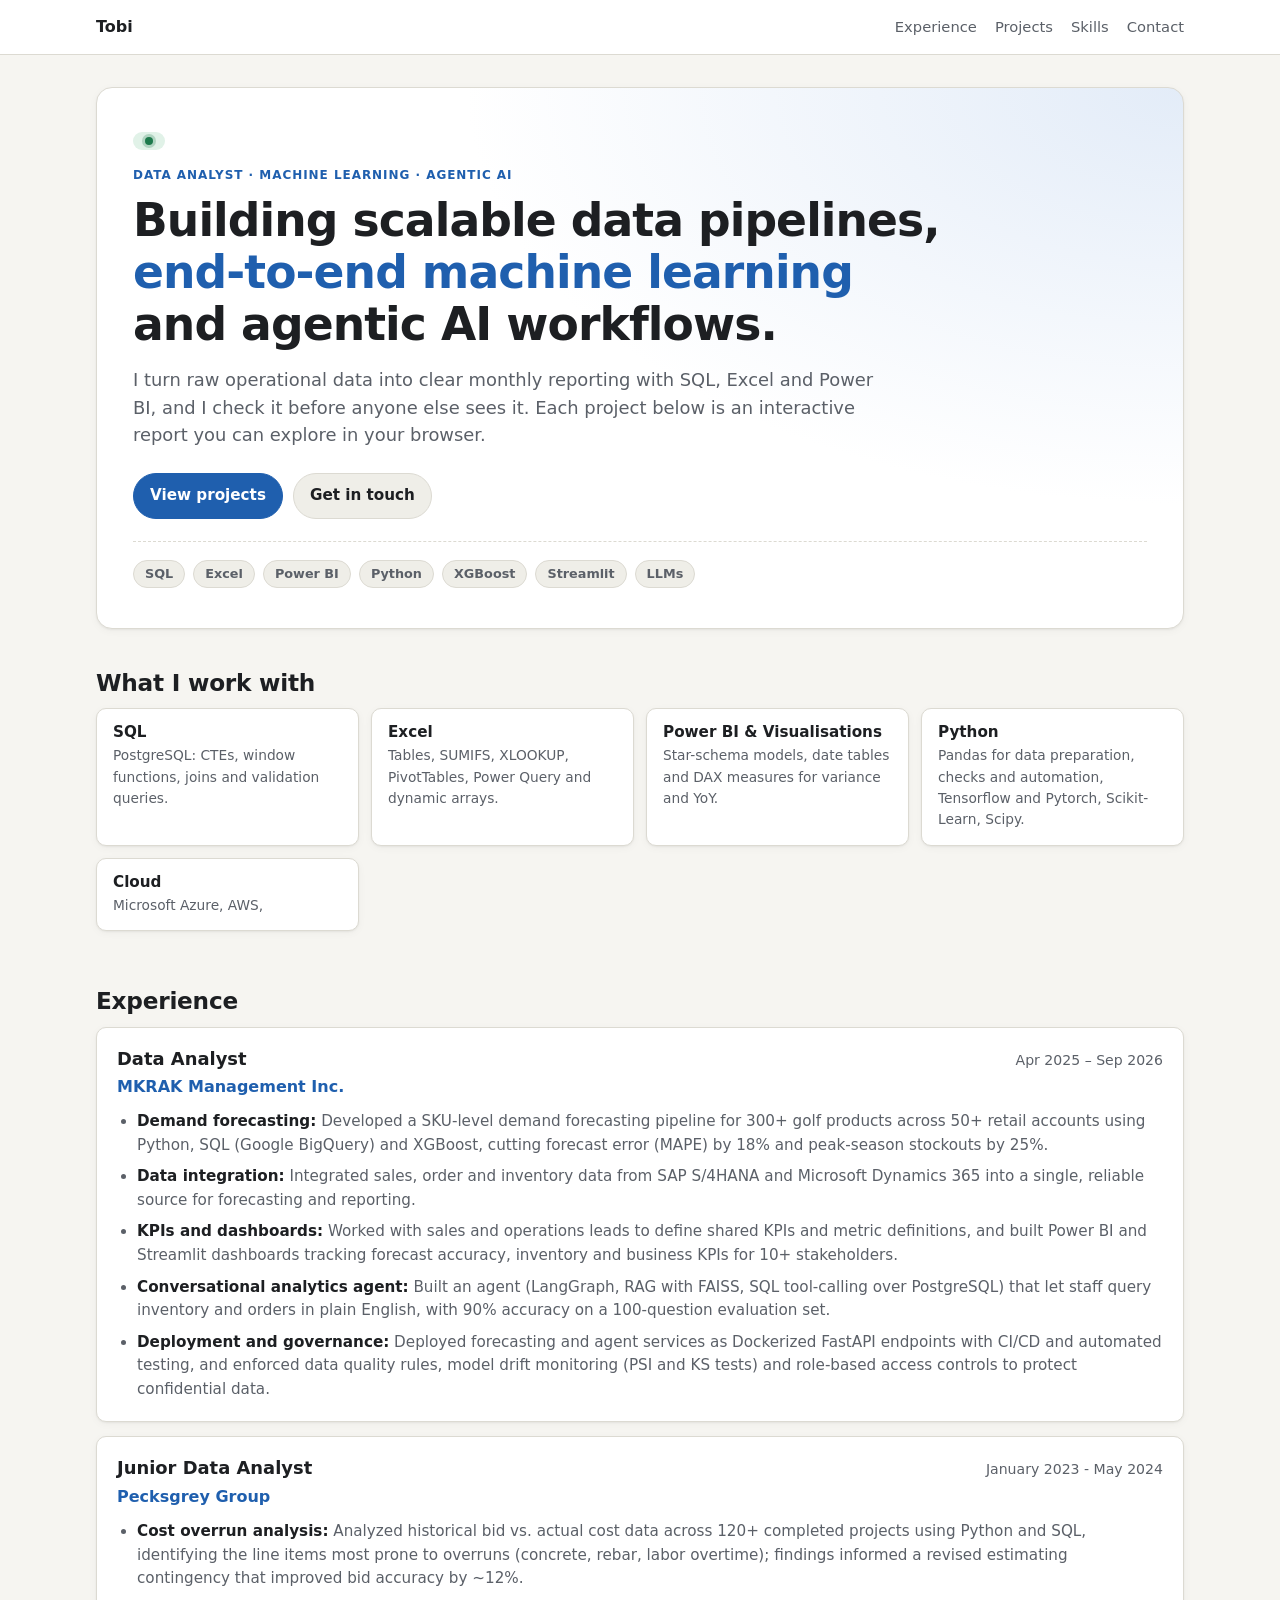
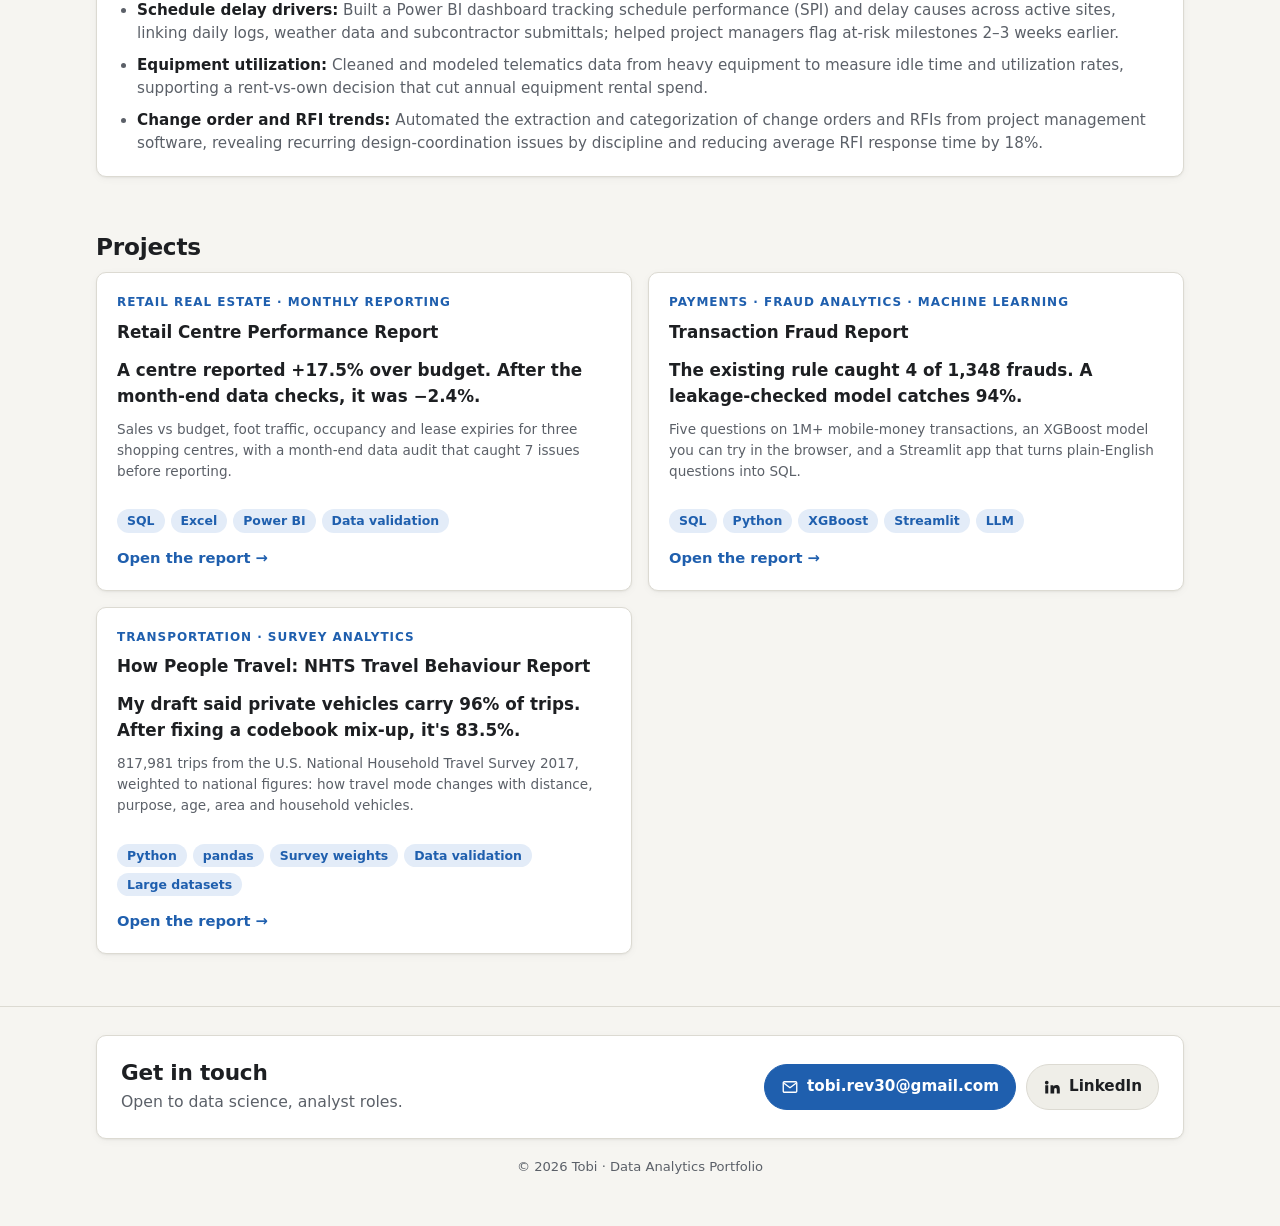
==== commit 45a01852: "new workflows" ====
--- a/index.html
+++ b/index.html
@@ -83,8 +83,9 @@
   <div class="skills">
     <div class="card"><h3>SQL</h3><p>PostgreSQL: CTEs, window functions, joins and validation queries.</p></div>
     <div class="card"><h3>Excel</h3><p>Tables, SUMIFS, XLOOKUP, PivotTables, Power Query and dynamic arrays.</p></div>
-    <div class="card"><h3>Power BI</h3><p>Star-schema models, date tables and DAX measures for variance and YoY.</p></div>
-    <div class="card"><h3>Python</h3><p>pandas for data preparation, checks and automation.</p></div>
+    <div class="card"><h3>Power BI & Visualisations </h3><p>Star-schema models, date tables and DAX measures for variance and YoY.</p></div>
+    <div class="card"><h3>Python</h3><p>Pandas for data preparation, checks and automation, Tensorflow and Pytorch, Scikit-Learn, Scipy.</p></div>
+    <div class="card"><h3>Cloud</h3><p>Microsoft Azure, AWS, </p></div>
   </div>
 </div></section>
 
@@ -155,13 +156,14 @@
       <div class="tags"><span class="tag">SQL</span><span class="tag">Python</span><span class="tag">XGBoost</span><span class="tag">Streamlit</span><span class="tag">LLM</span></div>
       <div class="go">Open the report →</div>
     </a>
-    <div class="card proj soon">
+    <a class="card proj" href="mode_choice_analyics/">
       <div class="eyebrow">Transportation · Survey analytics</div>
       <h3>How People Travel: NHTS Travel Behaviour Report</h3>
-      <div class="result">Coming soon</div>
-      <p class="muted small">818,900 trips from the U.S. National Household Travel Survey, summarised in SQL: how travel mode changes with trip purpose, distance, age and household.</p>
-      <div class="tags"><span class="tag">PostgreSQL</span><span class="tag">Power BI</span><span class="tag">Large datasets</span></div>
-    </div>
+      <div class="result">My draft said private vehicles carry 96% of trips. After fixing a codebook mix-up, it's 83.5%.</div>
+      <p class="muted small">817,981 trips from the U.S. National Household Travel Survey 2017, weighted to national figures: how travel mode changes with distance, purpose, age, area and household vehicles.</p>
+      <div class="tags"><span class="tag">Python</span><span class="tag">pandas</span><span class="tag">Survey weights</span><span class="tag">Data validation</span><span class="tag">Large datasets</span></div>
+      <div class="go">Open the report →</div>
+    </a>
   </div>
 </div></section>
 
